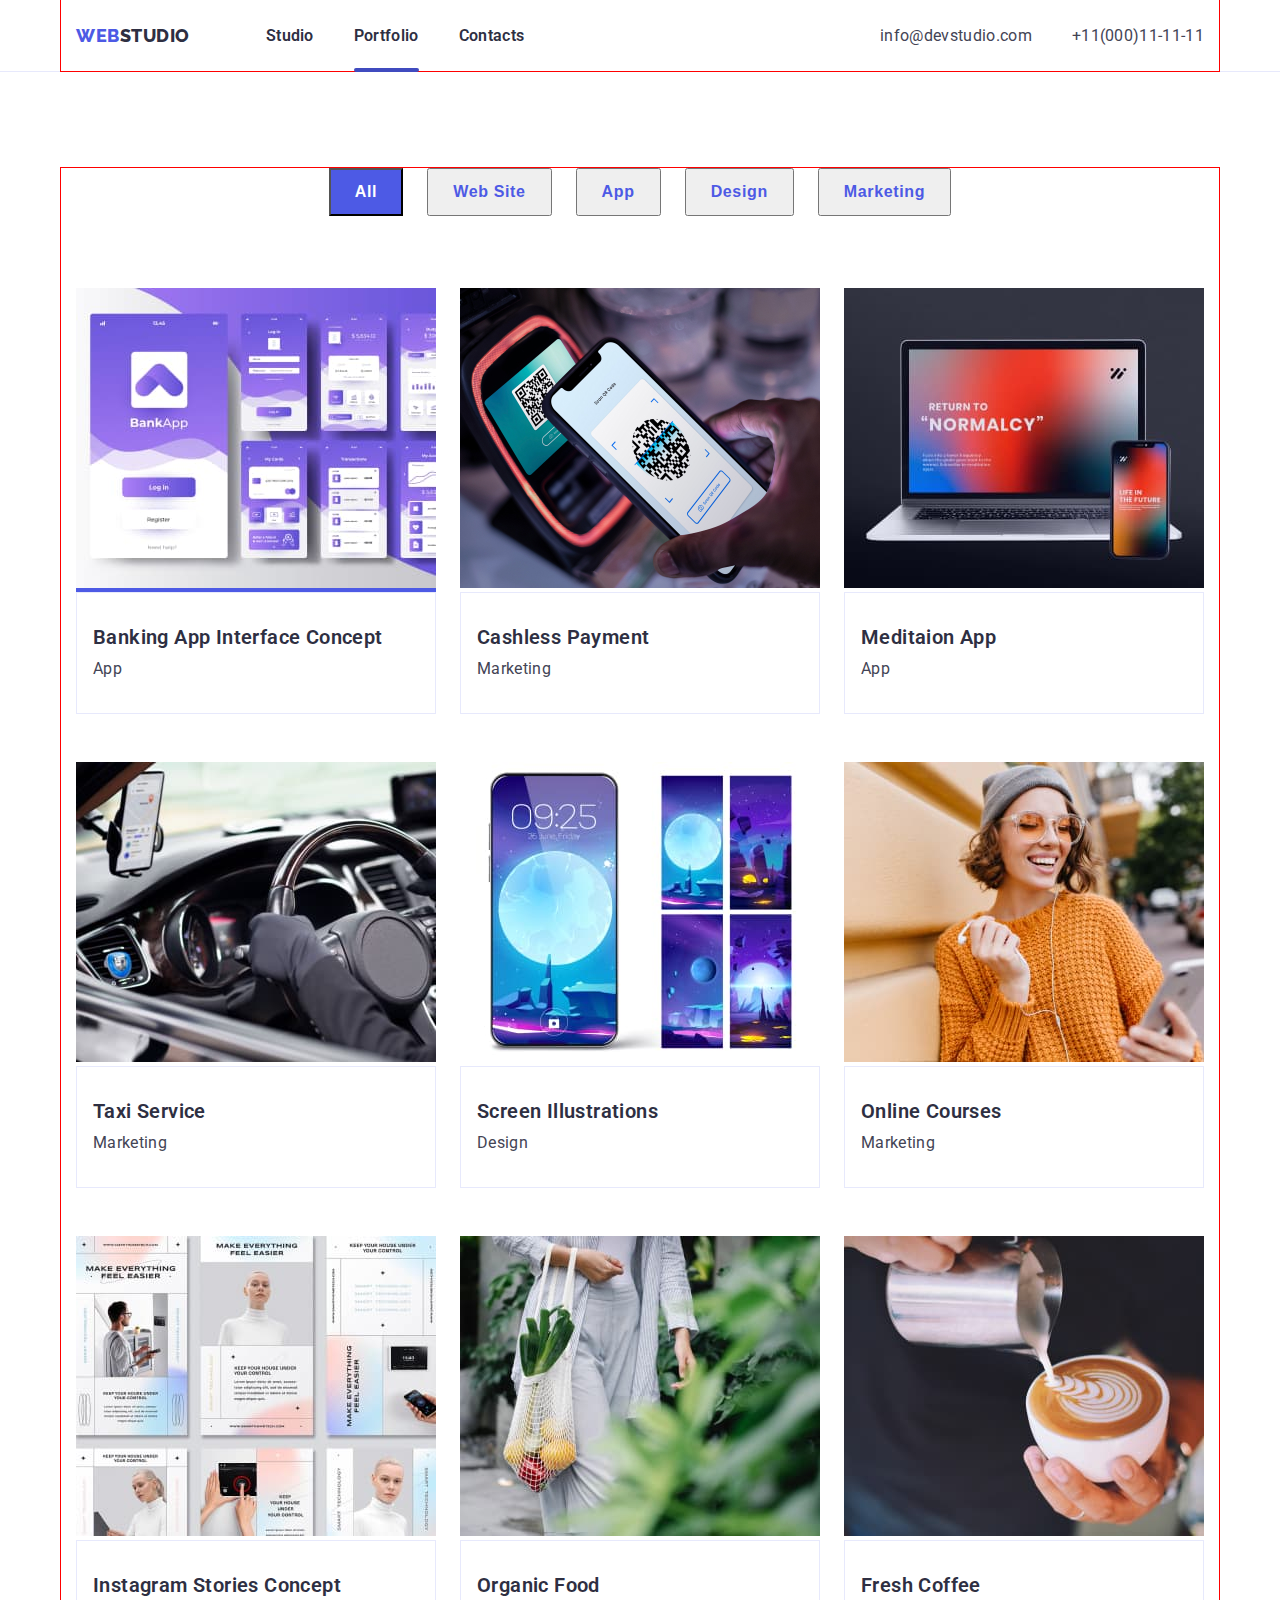
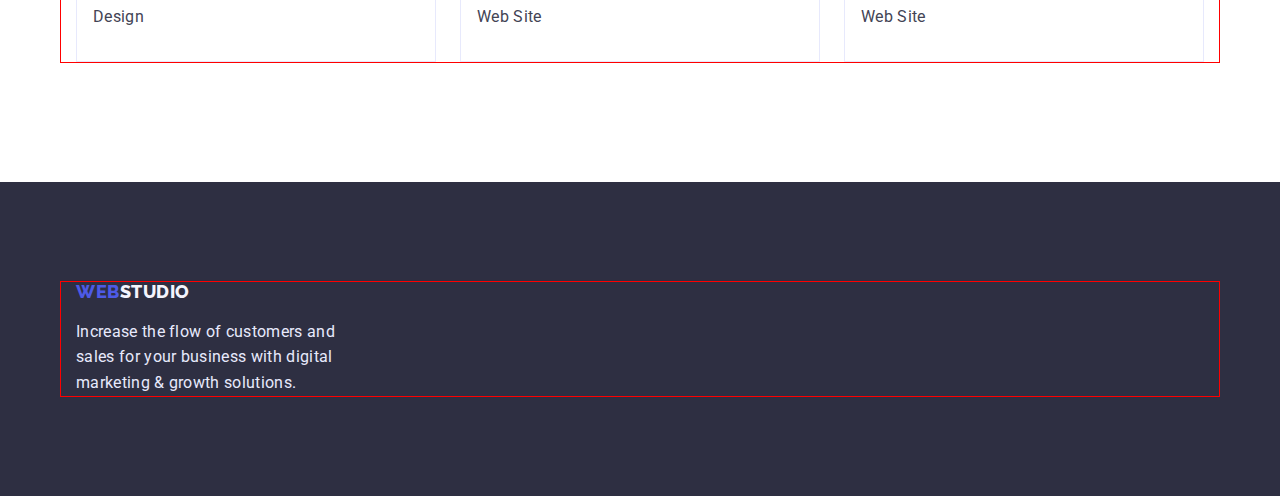
==== portfolio.html @ 8e063789 "Initial commit" ====
<!DOCTYPE html>
<html lang="en">
<head>
    <meta charset="UTF-8">
    <meta http-equiv="X-UA-Compatible" content="IE=edge">
    <meta name="viewport" content="width=device-width, initial-scale=1.0">
    <title>portfolio</title>
    <link rel="preconnect" href="https://fonts.googleapis.com">
<link rel="preconnect" href="https://fonts.gstatic.com" crossorigin>
<link href="https://fonts.googleapis.com/css2?family=Raleway:wght@800&family=Roboto:wght@400;500;700;900&display=swap" rel="stylesheet">

<link rel="stylesheet" href="https://cdnjs.cloudflare.com/ajax/libs/modern-normalize/1.1.0/modern-normalize.min.css" integrity="sha512-wpPYUAdjBVSE4KJnH1VR1HeZfpl1ub8YT/NKx4PuQ5NmX2tKuGu6U/JRp5y+Y8XG2tV+wKQpNHVUX03MfMFn9Q==" crossorigin="anonymous" referrerpolicy="no-referrer" />
 <link rel="stylesheet" href="./css/styles.css">
</head>
<body class="body">
    <!--header-->
    <header class="header">
       <div class="container header-container">
            <a class="logo link" href="">WEB 
            </a>
            <a class="logo-one link" href="">STUDIO
            </a>





            
            <nav class="navigation">
                <ul class="link list"><li><a class="studio link" href="./index.html">Studio</a></li>
                    <li><a class="portfolio link" href="">Portfolio</a></li>
                    <li><a class="contacts link" href="">Contacts</a></li></ul>
        
            </nav>
            <address class="address">
                <ul class="link list">
                    <li>
                        <a class="mail link" href="">info@devstudio.com</a>
                    </li>
                    <li>
                        <a class="tel link" href="tel:+11000111111">+11(000)11-11-11</a>
                    </li>
        
                </ul>
            </address>
       </div>
      </header>

      <!--main-->
      <main>
        <!--button type-->

        <section class="sections">
<div class="container">
                
    <h1 class="portfolio-main">Portfolio-main</h1>
                <ul class="link-one-portfolio list">
                        <button class="all" type="button">All</button>
                        <li class="web"><button class="app" type="button">Web Site</button></li>
                        <li class="web"><button class="app" type="button">App</button></li>
                        <li class="web"><button class="app" type="button">Design</button></li>
                        <li class="web"><button class="app" type="Marketing">Marketing</button></li>
                   
                    </ul>
    
                 <!--main content-->
    
               <ul class="type-2 list">
                <li class="type-portfolio"><div class="top-portfolio"><img src="./image/portfolio/image4.jpeg" alt="gallery-portfolio" width="360" height="300"><p class="top-portfolio-text">14 Stylish and User-Friendly App Design Concepts · Task Manager App · Calorie Tracker App · Exotic Fruit Ecommerce App · Cloud Storage App</p>
                </div>
  

                    
                   <div class="type-text">
                        <h3 class="type-portfolio-title">Banking App Interface Concept</h3>
                        <p class="type-portfolio-text">App</p>
                   </div></li>
                <li class="type-portfolio"><img src="./image/portfolio5/img.jpeg" alt="gallery-portfolio" width="360" height="300">
                    <div class="type-text">
                        <h3 class="type-portfolio-title">Cashless Payment</h3>
                        <p class="type-portfolio-text">Marketing</p>
                    </div>
                </li>
                <li class="type-portfolio"><img src="./image/portfolio6/image6.jpeg" alt="gallery-portfolio" width="360" height="300">
                    <div class="type-text">
                        <h3 class="type-portfolio-title">Meditaion App</h3>
                        <p class="type-portfolio-text">App</p>
                    </div>
                </li>
                <li class="type-portfolio"><img src="./image/taxi/imagetaxi.jpeg" alt="gallery-portfolio" width="360" height="300">
                    <div class="type-text">
                        <h3 class="type-portfolio-title">Taxi Service</h3>
                        <p class="type-portfolio-text">Marketing</p>
                    </div>
                </li>
                <li class="type-portfolio"><img src="./image/screen/imagescrean.jpeg" alt="gallery-portfolio" width="360" height="300">
                    <div class="type-text">
                        <h3 class="type-portfolio-title">Screen Illustrations</h3>
                        <p class="type-portfolio-text">Design</p>
                    </div>
                </li>
                <li class="type-portfolio"><img src="./image/courses/imagecourses.jpeg" alt="gallery-portfolio" width="360" height="300">
                    <div class="type-text">
                        <h3 class="type-portfolio-title">Online Courses</h3>
                        <p class="type-portfolio-text">Marketing</p>
                    </div>
                </li>
                <li class="type-portfolio"><img src="./image/instagram/imageinstagram.jpeg" alt="gallery-portfolio" width="360" height="300">
                    <div class="type-text">
                        <h3 class="type-portfolio-title">Instagram Stories Concept</h3>
                        <p class="type-portfolio-text">Design</p>
                    </div>
                </li>
                <li class="type-portfolio"><img src="./image/organic/imageorganic.jpeg" alt="gallery-portfolio" width="360" height="300">
                    <div class="type-text">
                        <h3 class="type-portfolio-title">Organic Food</h3>
                        <p class="type-portfolio-text">Web Site</p>
                    </div>
                </li>
                <li class="type-portfolio"><img src="./image/coffee/imagecoffee.jpeg" alt="gallery-portfolio" width="360" height="300">
                    <div class="type-text">
                        <h3 class="type-portfolio-title">Fresh Coffee</h3>
                        <p class="type-portfolio-text">Web Site</p>
                    </div>
                </li>
               </ul>
    
      
</div>         
        </section>

     

        



      </main>

 <!--footer-->

      <footer class="footer">

 <div class="container footer-container">
            

            <!--<a class="logo link" href="">WEB 
            </a>
            <a class="logo-two link" href="">STUDIO
            </a>-->


            <a class="logo-footer"href="">WEB<span class="logo-two" >STUDIO</span></a>

            <p class="type-portfolio-text1">Increase the flow of customers and sales for your business with digital marketing & growth solutions.</p>
        
 </div>
      </footer>
    
</body>
</html>
---- css/styles.css ----
* {
    margin: 0;
    padding: 0;
    list-style: none;
    box-sizing: border-box;
   
}

p,h1,h2,h3,h4,h5 {margin: 0;}

ol,ul {margin: 0;
padding-left: 0;}



body {background-color: #FFFFFF;
    
font-family: 'Roboto', sans-serif;
}

.list {list-style: none;}

.link {text-decoration: none;}


/*header*/

.header {
   

height: 72px;
display: flex;
border-bottom: 1px solid #E7E9FC;





}

.container {
    width: 1158px;
    margin: 0 auto;
    padding-left: 15px;
    padding-right: 15px;
    outline: 1px solid red;
    margin: 0 auto;
    
}

.header-container {display: flex;
align-items: center;
}


.logo {color: #4D5AE5;
    font-weight: 800;
    font-size: 18px;
    line-height: 1.33;
    letter-spacing: 0.03em;;
    font-family: 'Raleway', sans-serif;
    
    }

.logo-one {color: #2E2F42;
    font-weight: 800;
    font-size: 18px;
    line-height: 1.33;
    letter-spacing: 0.03em;
    font-family: 'Raleway', sans-serif;
    margin-right: 76px;
   
}

.link {display: flex;
align-items: center;
gap: 40px;
}

.navigation {margin-right: auto;}

.studio { color: #2E2F42;
    font-weight: 600;
    font-size: 16px;
    line-height: 1.5;
    letter-spacing: 0.02em;
    }

 .portfolio { color: #2E2F42;
    font-weight: 600;
    font-size: 16px;
    line-height: 1.5;
    letter-spacing: 0.02em;
    position: relative;
    }

    .portfolio::after {
        content: '';
        position: absolute;
        width: 100%;
        height: 4px;
        background-color: #404BBF;
        border-radius: 2px;
        bottom: -24px;
    }

.contacts { color: #2E2F42;
    font-weight: 600;
font-size: 16px;
line-height: 1.5;
letter-spacing: 0.02em;

}

.mail { color: #434455;
    
font-size: 16px;
line-height: 1.5;
letter-spacing: 0.02em;
font-family: 'Roboto': sans-serif;

    font-style: normal; 

}

.tel {color: #434455;
    font-family: 'Roboto': sans-serif;

    font-style: normal; 
    
font-size: 16px;
line-height: 1.5px;
letter-spacing: 0.02em;
}

/*main*/

/*  */

.sections {

    padding-top: 96px;
    padding-bottom: 120px;

}




.portfolio-main {

    .visually-hidden 
        clip: rect(0 0 0 0);
        clip-path: inset(50%);
        height: 1px;
        overflow: hidden;
        position: absolute;
        white-space: nowrap;
        width: 1px;
    
    
 
    
  /*як правильно  написати команду впаттен віжіалі: hidden;*/
}

.container-portfolio{
    
    margin-left: 271px;
  
}

.link-one-portfolio {
    display: flex;
    margin-bottom: 72px;
    justify-content: center; 
    gap: 24px; 
}

.all {
    background: #4D5AE5;
       color: #FFFFFF;
font-weight: 600;
font-size: 16px;
line-height: 1.5;
letter-spacing: 0.04em;
height: 48px;
padding-right: 24px;
padding-left: 24px;

}





.web { color: #4D5AE5;
    font-weight: 600;
font-size: 16px;
line-height: 1.5;
letter-spacing: 0.04em;
box-sizing: border-box;
height: 48px;
text-align: center;
display: flex;



}

.app:hover,
.app:focus {
    background-color: #4D5AE5;
    color: #FFFFFF;
   
} 









.app {
    color: #4D5AE5;
    font-weight: 600;
font-size: 16px;
line-height: 1.5;
letter-spacing: 0.04em;

box-sizing: border-box;
flex-direction: row;
justify-content: center;
align-items: center;
padding-right: 24px;
padding-left: 24px;

height: 48px;

}
.desings {
    color: #4D5AE5;
    font-weight: 600;
font-size: 16px;
line-height: 1.5;
letter-spacing: 0.04em;

box-sizing: border-box;
flex-direction: row;
justify-content: center;
align-items: center;

height: 48px;

}

.marketing {
    color: #4D5AE5;
    font-weight: 600;
font-size: 16px;
line-height: 1.5;
letter-spacing: 0.04em;

box-sizing: border-box;
flex-direction: row;
justify-content: center;
align-items: center;
height: 48px;

}


/*----------HERO--------*/

.type-2 {

    display: flex;
    flex-wrap: wrap;
    gap: 24px;
   row-gap: 48px;
    

}

.type-portfolio {
    position: relative;
   
  
 

}

.top-portfolio {
    position: relative;
    overflow: hidden;
}


.type-portfolio:hover .top-portfolio-text {
    transform: translateY(0);
}

.type-portfolio:hover,
.type-portfolio:focus {
    
    box-shadow: 0px 1px 6px rgba(46, 47, 66, 0.08);
}

.top-portfolio-text {
    position: absolute;
    top: 0;
    font-weight: 400;
font-size: 16px;
line-height: 1.5;
letter-spacing: 0.02em;
color: #F4F4FD;
padding-left: 32px;
padding-right: 32px;
padding-top: 40px;
padding-bottom: 164px;
background: #4D5AE5;
transform: translateY(100%);
transition: transform 300ms linear;

}



.type-text{
border: 1px solid #E7E9FC;
padding-left: 16px;
padding-top: 32px;
padding-bottom: 32px;

}

.type-portfolio-title {
    color: #2E2F42;
font-style: normal;
font-weight: 600;
font-size: 20px;
line-height: 1.2;
letter-spacing: 0.02em;


}
.type-portfolio-text {
    color: #434455;
font-size: 16px;
line-height: 1.5;
letter-spacing: 0.02em;
margin-top: 8px;

}



/*--------footer------------*/

.footer {
    background: #2E2F42;
    padding-top: 100px;
    padding-bottom: 100px;
    display: flex;
      
}
.logo-footer {
    font-family: 'Raleway', sans-serif;
    
}
.logo-two {
    color: #F4F4FD;
    font-weight: 800;
font-size: 18px;
line-height: 1.16;
letter-spacing: 0.03em;
font-family: 'Raleway', sans-serif;
}
.type-portfolio-text1 {
    color: #E7E9FC;
font-size: 16px;
line-height: 1.6;
letter-spacing: 0.02em;
width: 264px;
margin-top: 16px;

}







/*---main page--*/


* {
    margin: 0;
    padding: 0;
    list-style: none;
    box-sizing: border-box;
}

p,h1,h2,h3,h4,h5 {margin: 0;}

ol,ul {margin: 0;
padding-left: 0;}



.body-main {
  
font-family: 'Roboto', sans-serif;



}


.list {list-style: none;}

.link {text-decoration: none;}


/*--header main page--*/









.container {
    width: 1158px;
    padding-left: 15px;
    padding-right: 15px;
    outline: 1px solid red;
    margin: 0 auto;

}

.main-container{
    display: flex;
    align-items: center;
    
}

.header-main {
    
    display: flex;
    padding-top: 24px;
    padding-bottom: 24px;
    
    
    
    }



.logo {color: #4D5AE5;
    font-weight: 800;
    font-size: 18px;
    line-height: 1.33;
    letter-spacing: 0.03em;
    font-family: 'Raleway', sans-serif;
    
    
    }

.logo-main {color: #2E2F42;
    font-weight: 800;
    font-size: 18px;
    line-height: 1.33;
    letter-spacing: 0.03em;
    font-family: 'Raleway', sans-serif;
    margin-right: 76px;
    
}

.navigation {
    display: flex;
    gap: 40px;
    
    
}

.studio1:hover {
    color: #404BBF ; 
    
border-radius: 2px;
}

.studio1:focus {
    color: #404BBF ; 
    
border-radius: 2px;
}

.portfolio-one:hover {
    color: #404BBF ; 
    
}

.portfolio-one:focus {
    color: #404BBF ; 
    
}

.contacts-one:hover {
    color: #404BBF ; 
    
}

.contacts-one:focus {
    color: #404BBF ; 
    
}

.mail-one:hover {
    color: #404BBF; 
    
}

.mail-one:focus {
    color: #404BBF; 
    
}



.studio1 { color: #2E2F42;
    font-weight: 600;
    font-size: 16px;
    line-height: 1.5;
    letter-spacing: 0.02em;
    transition: color 250ms linear;
    position: relative;
}

.studio1::after {
    content: '';
    position: absolute;
    width: 100%;
    height: 4px;
    background-color: #404BBF;
    border-radius: 2px;
    bottom: -24px;
}

 .portfolio-one { color: #2E2F42;
    font-weight: 600;
    font-size: 16px;
    line-height: 1.5;
    letter-spacing: 0.02em;
    transition: color 250ms cubic-bezier(0.4, 0, 0.2, 1);
   
    }

.contacts-one { color: #2E2F42;
    font-weight: 600;
font-size: 16px;
line-height: 1.5;
letter-spacing: 0.02em;
transition: color 250ms cubic-bezier(0.4, 0, 0.2, 1);
}

.address{
    display: flex;
}

.mail-one { color: #434455;
   
font-size: 16px;
line-height: 1.5;
letter-spacing: 0.02em;
font-family: 'Roboto':sans-serif;
font-style: normal;
transition: color 250ms cubic-bezier(0.4, 0, 0.2, 1);


}

.tel-one {color: #434455;
    font-family: 'Roboto': sans-serif;

    font-style: normal;   
font-size: 16px;
line-height: 1.5px;
letter-spacing: 0.02em;
}







/*--main page--*/




.basis-main {
    background: #2E2F42;
    background-image: linear-gradient(
        rgba(46, 47, 66, 0.7),
        rgba(46, 47, 66, 0.7)
    ) , url(../image/bgd-main/people-office\ 1.jpeg);
    background-repeat: no-repeat;
    background-position: center;
    background-size: cover;
    padding-top: 188px;
    padding-bottom: 188px;
    text-align: center;




    
    }
   
    

.title-main {
    color: #FFFFFF;
    font-weight: 600;
font-size: 56px;
line-height: 1.07;
letter-spacing: 0.02em;

margin-bottom: 48px;








}
.order {
   
    background-color: #4D5AE5;

    color: #FFFFFF;
    width: 169px;
height: 56px;
left: 636px;
top: 428px;

    font-weight: 600;
font-size: 16px;
line-height: 1.18;
letter-spacing: 0.04em;
margin-top: 48px;
display: block;
margin: 0 auto;

}


.order:hover {
    background-color: #404BBF;
    box-shadow: 0px 4px 4px rgba(0, 0, 0, 0.15);
    border-radius: 4px;
}


.container-text-tape{

display: flex;

}

   

.description {
    
    
    display: flex;
  
  
    
    
   

}
.description1 {
    margin-right: 24px;

    
}


.custom-item-strategy {
 margin-right: 24px;

    
}
.custom-link-strategy {
    width: 100%;
    height: 100%;
    height: 112px;
    width: 264px;
    background: #F4F4FD;
    border-radius: 4px;
    display: flex;
    align-items: center;
    justify-content: center;
}

.custom-icons-strategy {

   

}

.custom-icons-strategy:hover,
.custom-icons-strategy:focus {
    color: #404BBF;
}




.tape-description {
    color: #2E2F42;
    font-family: 'Roboto';
font-style: normal;
    font-weight: 600;
font-size: 20px;
line-height: 1.2;
letter-spacing: 0.02em;
margin-bottom: 8px;








}
.description-text {
    color: #434455;

font-family: 'Roboto';
font-style: normal;
    font-weight: 400;
    width: 264px;
font-size: 16px;
line-height: 1.5;
letter-spacing: 0.02em;
flex: none;
order: 1;
flex-grow: 0;
}




.seconds-what{

    padding-bottom: 120px;
}




.title-second {
    color: #2E2F42;
    font-weight: 600;
font-size: 36px;
line-height: 1.11;
letter-spacing: 0.02em;
margin-bottom: 72px;
text-align: center;

}
.description-imag {
   
    display: flex;
    gap: 24px;
    
}
.type-title {
    box-sizing: border-box;
    width: 360px;
height: 300px;
flex: none;
order: 0;
flex-grow: 0;

    
}

.seconds {
 
    padding-bottom: 120px;
    padding-top: 120px;
    
    
   
}


.seconds-our {

    padding-bottom: 120px;
    padding-top: 120px;
    background: #F4F4FD;

}

.type-second{

    display: flex;
    gap: 24px;
    
  
    
}

.title-seconds {
    color: #2E2F42;
    font-weight: 600;
font-size: 36px;
line-height: 1.11;
letter-spacing: 0.02em;
text-align: center;
margin-bottom: 72px;


}
.type-title-seconds {

    width: calc((100%-72p)/4);
    
   

}

.type-title-seconds:hover,
.type-title-seconds:focus{
    box-shadow: 0px 1px 6px rgba(46, 47, 66, 0.08), 0px 1px 1px rgba(46, 47, 66, 0.16), 0px 2px 1px rgba(46, 47, 66, 0.08);
}

.tape-description-two {
    color: #2E2F42;
    font-weight: 600;
font-size: 20px;
line-height: 1.2;
letter-spacing: 0.02em;
text-align: center;

}
.description-text-two {
    color: #434455;
font-size: 16px;
line-height: 1.5;
letter-spacing: 0.02em;
margin-top: 8px;
text-align: center;
margin-bottom: 8px;

}
.type-title-second {
    background: #FFFFFF;
}

.our {

    padding-top: 32px;
    padding-bottom: 32px;
}

.sohl-description-list {
    display: flex;
    justify-content: center;
    gap: 24px;
    
}

.description-sohl-two {
    width: 40px;
    height: 40px;
}
.sohl-title-link {
    width: 100%;
    height: 100%;
    background-color: #4D5AE5;
    border-radius: 50%;
    display: flex;
    justify-content: center;
    align-items: center;
}

.sohl-title-icon {
    fill: #FFFFFF;
    
}

.sohl-title-link:hover {
    background-color: #404BBF;

}


.sohl-title-link:focus {
    background-color: #404BBF;

}

.custom {
    
    padding-top: 120px;
    padding-bottom: 120px;
   
    
}
.container-custom {
    
}
.custom-second {
    text-align: center;
    margin-bottom: 72px;
    font-weight: 700;
font-size: 36px;
line-height: 1.11;
letter-spacing: 0.02em;
}
.custom-company {
    display: flex;
    gap: 24px;
    
}

.custom-item {
    width: calc((100%-120px)/6);
    height: 88px;
    width: 168px;
}
.custom-link {
    width: 100%;
    height: 100%;
    border: 1px solid #8E8F99;
    border-radius: 4px;
    display: flex;
    align-items: center;
   justify-content: center;
   color:  #8E8F99;
}

.custom-icons{
    fill:currentColor;
    display: flex;
   

}

.custom-link:hover,
.custom-link:focus {
    border-color:#4D5AE5;
    color: #4D5AE5;

}




















/*--footer main page--*/


.container-footer{

    display: flex;
    gap: 120px;
    
}


.footer-main-page {
    background-color: #2E2F42;
    padding-top: 100px;
    padding-bottom: 100px;
    
   
    
  
    


}

.logo-footer {
    color: #4D5AE5;
   
font-weight: 800;
font-size: 18px;
line-height: 1.16;
letter-spacing: 0.03em;
font-family: 'Raleway', sans-serif;
text-decoration: none;


}
.logo-two {
color: #F4F4FD;
font-weight: 800;
font-size: 18px;
line-height: 1.16;
letter-spacing: 0.03em;
font-family: 'Raleway', sans-serif;






}
.type-main-text {
    color: #E7E9FC;
 
font-size: 16px;
line-height: 1.5;
letter-spacing: 0.02em;
width: 264px;
margin-top: 16px;
}

.description-text-three {
    color: #FFFFFF;
font-size: 16px;
line-height: 1.5;
letter-spacing: 0.02em;
margin-bottom: 16px;


}

.solt-description-list {
    display: flex;
    justify-content: center;
    gap: 16px;
   
}

.description-solt-two {
    width: 40px;
    height: 40px;
}
.solt-title-link {
    width: 100%;
    height: 100%;
    background: rgba(255, 255, 255, 0.1);
    border-radius: 50%;
    display: flex;
    justify-content: center;
    align-items: center;
}

.solt-title-icon {
}

.solt-title-link:hover {
    background-color: #31D0AA;

}

.solt-title-link:focus {
    background-color: #31D0AA;

}
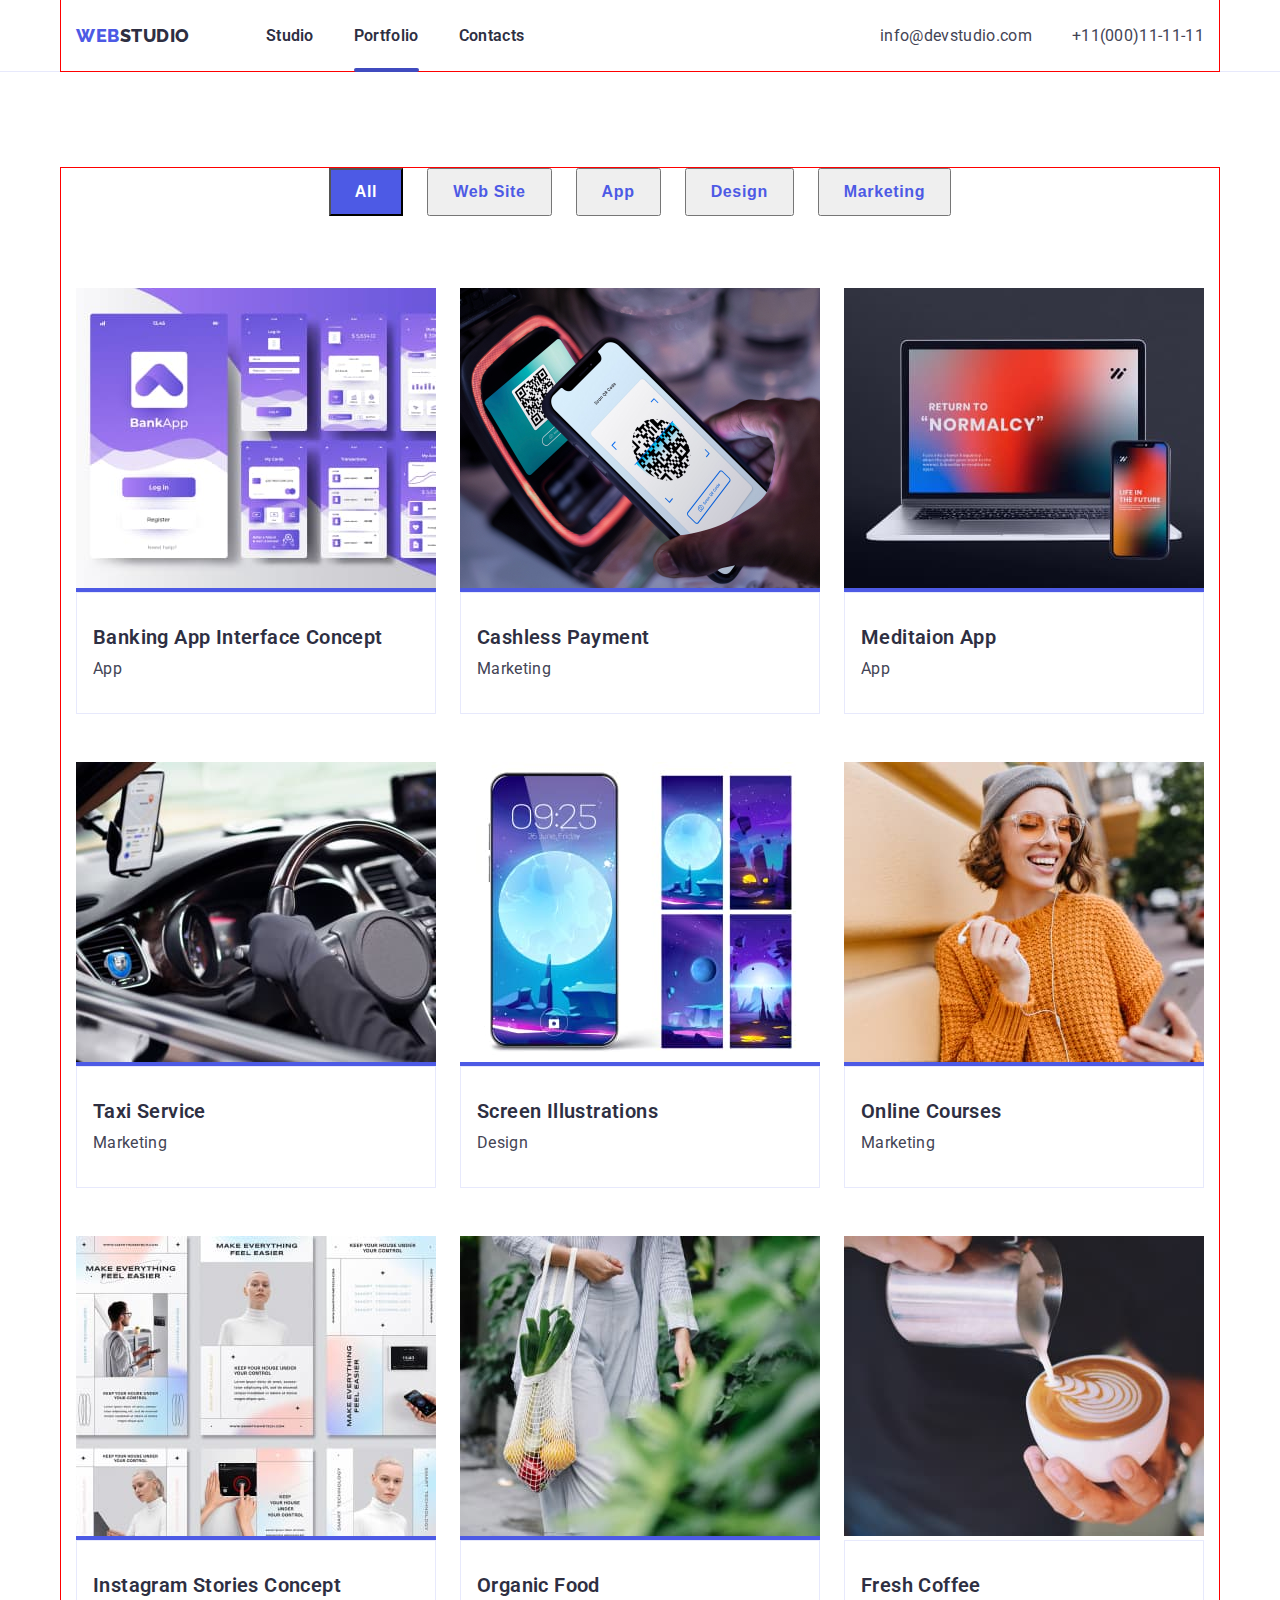
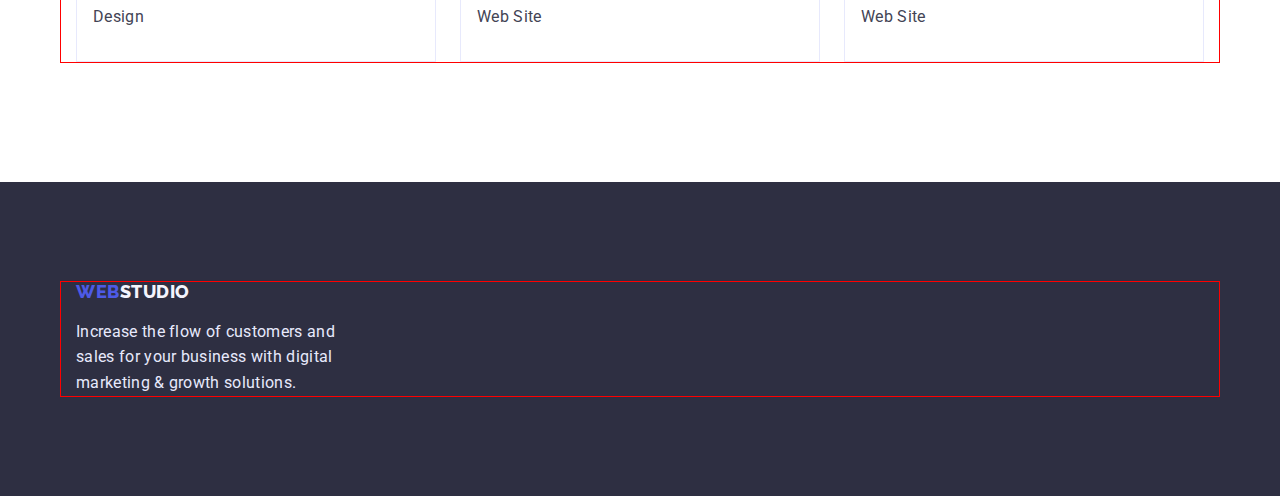
==== commit 33340230: "update file html" ====
--- a/portfolio.html
+++ b/portfolio.html
@@ -75,43 +75,65 @@
                         <h3 class="type-portfolio-title">Banking App Interface Concept</h3>
                         <p class="type-portfolio-text">App</p>
                    </div></li>
-                <li class="type-portfolio"><img src="./image/portfolio5/img.jpeg" alt="gallery-portfolio" width="360" height="300">
+
+                   
+                    <li class="type-portfolio"><div class="top-portfolio"><img src="./image/portfolio5/img.jpeg" alt="gallery-portfolio" width="360" height="300"><p class="top-portfolio-text">14 Stylish and User-Friendly App Design Concepts · Task Manager App · Calorie Tracker App · Exotic Fruit Ecommerce App · Cloud Storage App</p>
+                    </div>   
+                   
                     <div class="type-text">
                         <h3 class="type-portfolio-title">Cashless Payment</h3>
                         <p class="type-portfolio-text">Marketing</p>
                     </div>
                 </li>
-                <li class="type-portfolio"><img src="./image/portfolio6/image6.jpeg" alt="gallery-portfolio" width="360" height="300">
+
+                   
+                  <li class="type-portfolio"><div class="top-portfolio"><img src="./image/portfolio6/image6.jpeg" alt="gallery-portfolio" width="360" height="300"><p class="top-portfolio-text">14 Stylish and User-Friendly App Design Concepts · Task Manager App · Calorie Tracker App · Exotic Fruit Ecommerce App · Cloud Storage App</p>
+                    </div>   
                     <div class="type-text">
                         <h3 class="type-portfolio-title">Meditaion App</h3>
                         <p class="type-portfolio-text">App</p>
                     </div>
                 </li>
-                <li class="type-portfolio"><img src="./image/taxi/imagetaxi.jpeg" alt="gallery-portfolio" width="360" height="300">
+
+
+                    <li class="type-portfolio"><div class="top-portfolio"><img src="./image/taxi/imagetaxi.jpeg" alt="gallery-portfolio" width="360" height="300"><p class="top-portfolio-text">14 Stylish and User-Friendly App Design Concepts · Task Manager App · Calorie Tracker App · Exotic Fruit Ecommerce App · Cloud Storage App</p>
+                    </div>  
                     <div class="type-text">
                         <h3 class="type-portfolio-title">Taxi Service</h3>
                         <p class="type-portfolio-text">Marketing</p>
                     </div>
                 </li>
-                <li class="type-portfolio"><img src="./image/screen/imagescrean.jpeg" alt="gallery-portfolio" width="360" height="300">
+
+                
+                    <li class="type-portfolio"><div class="top-portfolio"><img src="./image/screen/imagescrean.jpeg" alt="gallery-portfolio" width="360" height="300"><p class="top-portfolio-text">14 Stylish and User-Friendly App Design Concepts · Task Manager App · Calorie Tracker App · Exotic Fruit Ecommerce App · Cloud Storage App</p>
+                    </div> 
                     <div class="type-text">
                         <h3 class="type-portfolio-title">Screen Illustrations</h3>
                         <p class="type-portfolio-text">Design</p>
                     </div>
                 </li>
-                <li class="type-portfolio"><img src="./image/courses/imagecourses.jpeg" alt="gallery-portfolio" width="360" height="300">
+
+     
+                    <li class="type-portfolio"><div class="top-portfolio"><img src="./image/courses/imagecourses.jpeg" alt="gallery-portfolio" width="360" height="300"><p class="top-portfolio-text">14 Stylish and User-Friendly App Design Concepts · Task Manager App · Calorie Tracker App · Exotic Fruit Ecommerce App · Cloud Storage App</p>
+                    </div> 
                     <div class="type-text">
                         <h3 class="type-portfolio-title">Online Courses</h3>
                         <p class="type-portfolio-text">Marketing</p>
                     </div>
                 </li>
-                <li class="type-portfolio"><img src="./image/instagram/imageinstagram.jpeg" alt="gallery-portfolio" width="360" height="300">
+
+
+                    <li class="type-portfolio"><div class="top-portfolio"><img src="./image/instagram/imageinstagram.jpeg" alt="gallery-portfolio" width="360" height="300"><p class="top-portfolio-text">14 Stylish and User-Friendly App Design Concepts · Task Manager App · Calorie Tracker App · Exotic Fruit Ecommerce App · Cloud Storage App</p>
+                    </div>
                     <div class="type-text">
                         <h3 class="type-portfolio-title">Instagram Stories Concept</h3>
                         <p class="type-portfolio-text">Design</p>
                     </div>
                 </li>
-                <li class="type-portfolio"><img src="./image/organic/imageorganic.jpeg" alt="gallery-portfolio" width="360" height="300">
+
+       
+                    <li class="type-portfolio"><div class="top-portfolio"><img src="./image/organic/imageorganic.jpeg" alt="gallery-portfolio" width="360" height="300"><p class="top-portfolio-text">14 Stylish and User-Friendly App Design Concepts · Task Manager App · Calorie Tracker App · Exotic Fruit Ecommerce App · Cloud Storage App</p>
+                    </div>  
                     <div class="type-text">
                         <h3 class="type-portfolio-title">Organic Food</h3>
                         <p class="type-portfolio-text">Web Site</p>
--- a/css/styles.css
+++ b/css/styles.css
@@ -281,11 +281,16 @@
     flex-wrap: wrap;
     gap: 24px;
    row-gap: 48px;
+  
     
 
 }
 
 .type-portfolio {
+
+   display: block;
+    max-width: 100%;
+    height: auto;
     position: relative;
    
   
@@ -294,8 +299,10 @@
 }
 
 .top-portfolio {
+
     position: relative;
     overflow: hidden;
+   
 }
 
 
@@ -1092,4 +1099,48 @@
 .solt-title-link:focus {
     background-color: #31D0AA;
 
+}
+
+
+.backdrop {
+    position: fixed;
+    top: 0;
+    width: 100%;
+    height: 100%;
+ background: rgba(46, 47, 66, 0.4);
+ transition: opacity 300ms linear,visibility 300ms linear;
+   
+}
+
+.model {
+    position: absolute;
+    top: 50%;
+    left: 50%;
+    width: 408px;
+min-height: 576px;
+background-color:#FCFCFC ;
+border-radius: 4px;
+transform: translate(-50%,-50%) scaleX(1) ;
+transition: transform 300ms linear;
+}
+
+.backdrop.is-hidden.model{
+    transform: translate(-50%,-50%) scaleX(0) ;   
+}
+
+.model-close {
+    position: absolute;
+    top: 10px;
+    right: 10px;
+    width: 24px;
+    height: 24px;  
+    background: #E7E9FC;
+border: 1px solid rgba(0, 0, 0, 0.1);
+border: none;
+}
+
+.is-hidden {
+    opacity: 0;
+    visibility: hidden;
+
 }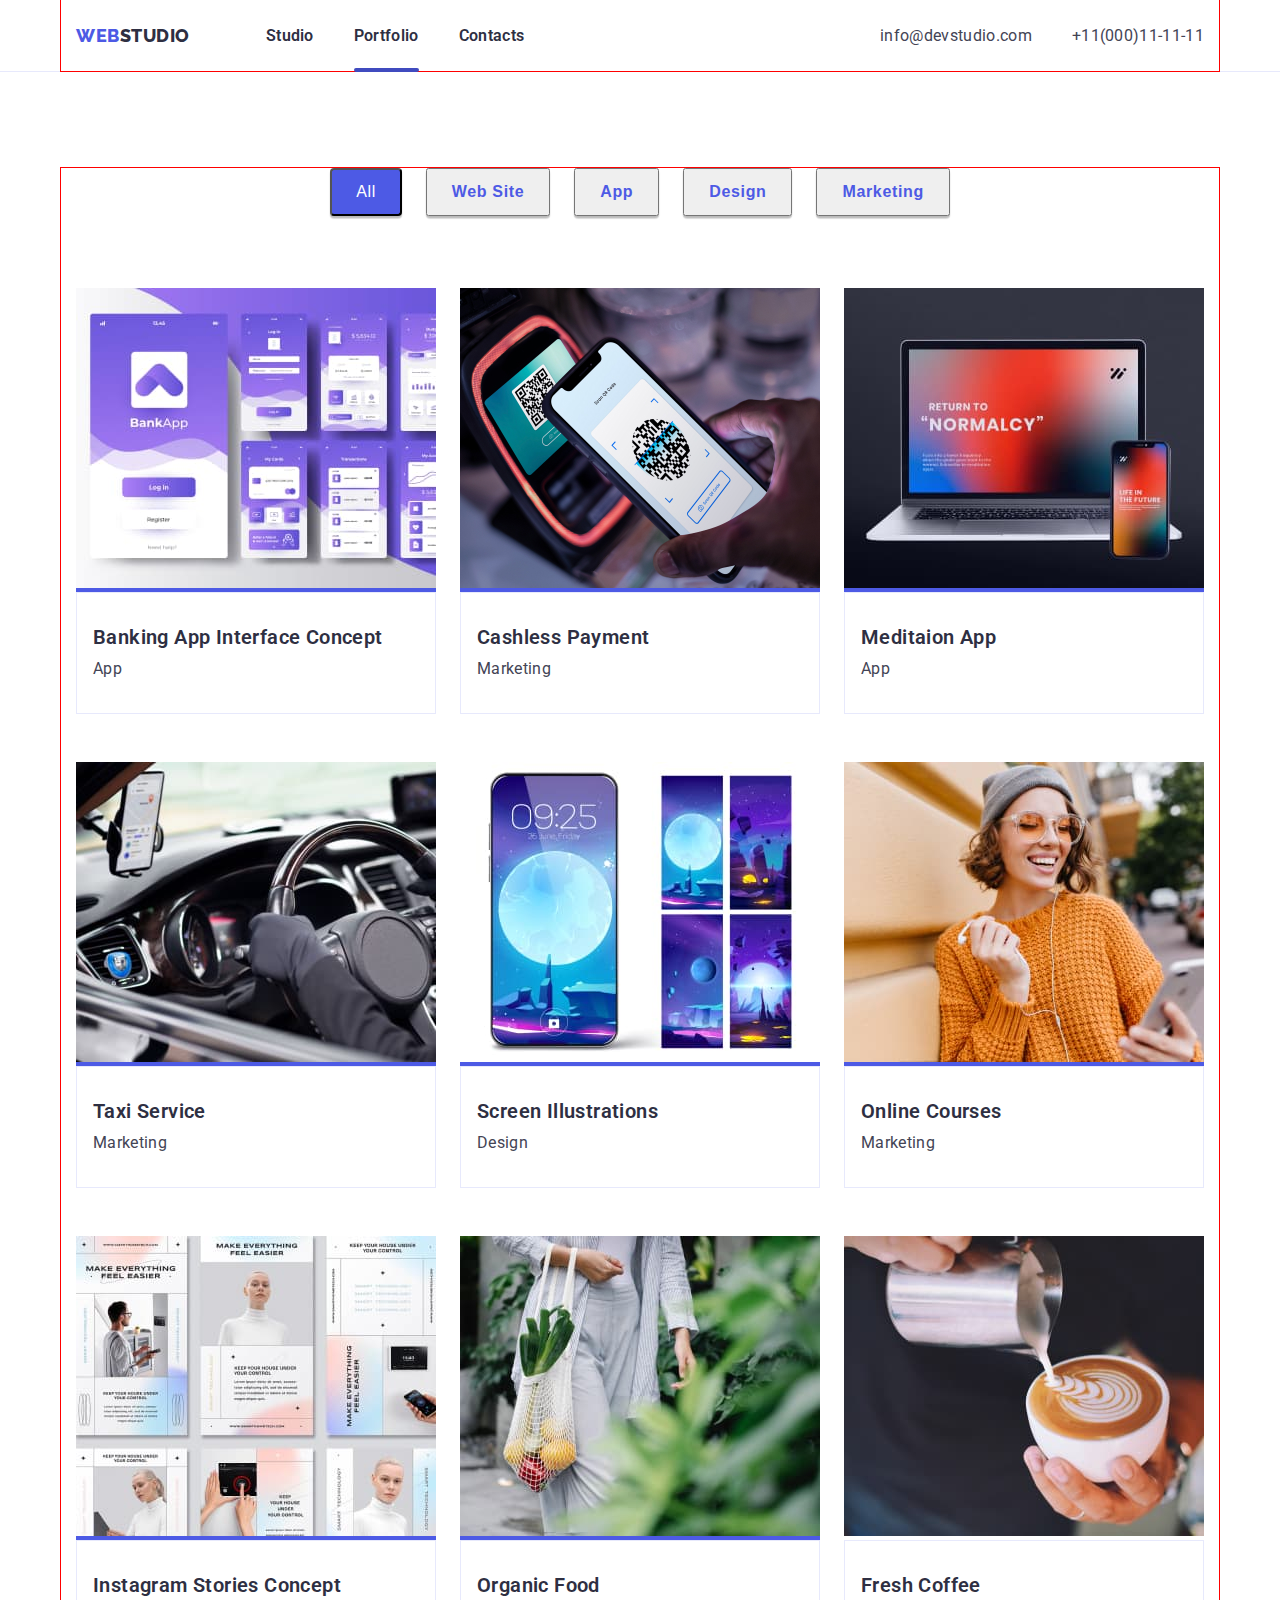
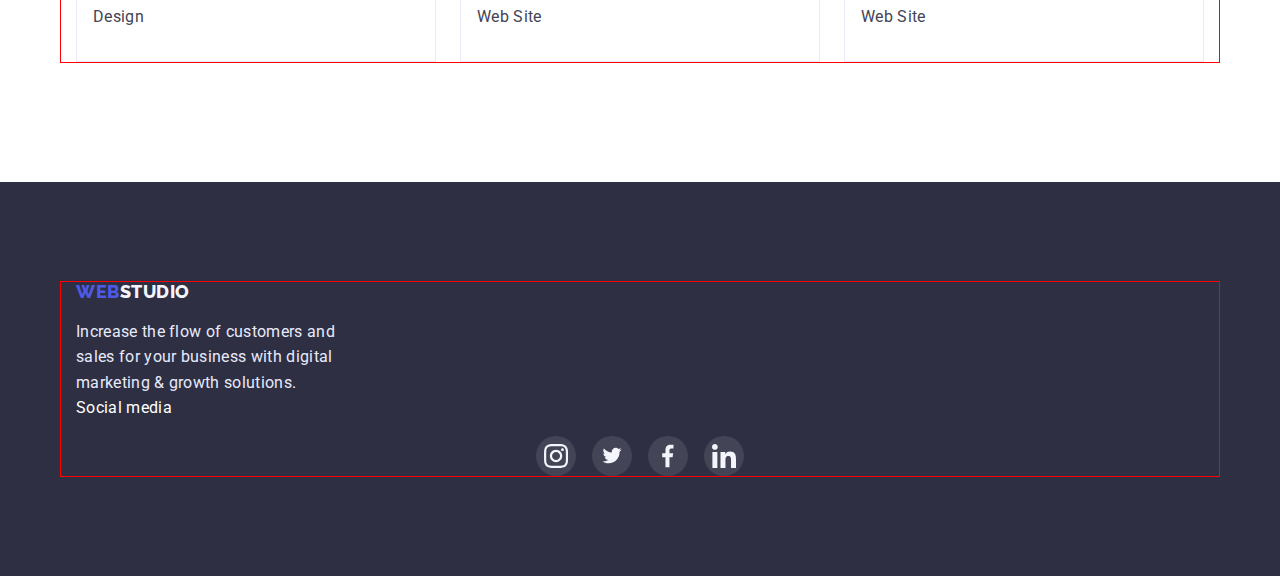
==== commit e4b92f39: "update file css" ====
--- a/portfolio.html
+++ b/portfolio.html
@@ -172,11 +172,47 @@
             </a>-->
 
 
-            <a class="logo-footer"href="">WEB<span class="logo-two" >STUDIO</span></a>
-
-            <p class="type-portfolio-text1">Increase the flow of customers and sales for your business with digital marketing & growth solutions.</p>
+           <div>
+                <a class="logo-footer"href="">WEB<span class="logo-two" >STUDIO</span></a>
+    
+                <p class="type-portfolio-text1">Increase the flow of customers and sales for your business with digital marketing & growth solutions.</p>
+    
+
+           </p>  </div> 
+            <div>
+                <p class="description-text-three">Social media</p>
+                        <ul class="solt-description-list list">
+                            <li class="description-solt-two"><a href="" class="solt-title-link link">
+                             <svg class="solt-title-icon" width="24px" height="24px">
+                                <use href="./image/symbol-defs.svg#icon-instagramfooter"></use>
+                             </svg>   
+                            </a></li>
+                            <li class="description-solt-two"><a href="" class="solt-title-link link">
+                                <svg class="solt-title-icon" width="24px" height="19px">
+                                    <use href="./image/symbol-defs.svg#icon-twitter-1"></use>
+                                 </svg>    
+                            </a></li>
+                            <li class="description-solt-two"><a href="" class="solt-title-link link">
+                                <svg class="solt-title-icon" width="12px" height="24px">
+                                    <use href="./image/symbol-defs.svg#icon-Vectorfacebookf-1"></use>
+                                 </svg>    
+                            </a></li>
+                            <li class="description-solt-two"><a href="" class="solt-title-link link">
+                                <svg class="solt-title-icon" width="24px" height="24px">
+                                    <use href="./image/symbol-defs.svg#icon-linkedinfooter"></use>
+                                 </svg>
+                            </a></li>
+                        </ul>
+            </div>      
         
  </div>
+
+ 
+
+
+
+
+ 
       </footer>
     
 </body>
--- a/css/styles.css
+++ b/css/styles.css
@@ -181,13 +181,15 @@
 .all {
     background: #4D5AE5;
        color: #FFFFFF;
-font-weight: 600;
+font-weight: 500;
 font-size: 16px;
 line-height: 1.5;
 letter-spacing: 0.04em;
 height: 48px;
 padding-right: 24px;
 padding-left: 24px;
+border-radius: 4px;
+box-shadow: 0px 3px 1px rgba(0, 0, 0, 0.1), 0px 2px 1px rgba(0, 0, 0, 0.08), 0px 2px 2px rgba(0, 0, 0, 0.12);
 
 }
 
@@ -196,7 +198,7 @@
 
 
 .web { color: #4D5AE5;
-    font-weight: 600;
+    font-weight: 500;
 font-size: 16px;
 line-height: 1.5;
 letter-spacing: 0.04em;
@@ -204,6 +206,8 @@
 height: 48px;
 text-align: center;
 display: flex;
+border-radius: 4px;
+box-shadow: 0px 3px 1px rgba(0, 0, 0, 0.1), 0px 2px 1px rgba(0, 0, 0, 0.08), 0px 2px 2px rgba(0, 0, 0, 0.12);
 
 
 
@@ -288,10 +292,8 @@
 
 .type-portfolio {
 
-   display: block;
-    max-width: 100%;
-    height: auto;
-    position: relative;
+max-width: 100%;
+position: relative;
    
   
  
@@ -299,9 +301,11 @@
 }
 
 .top-portfolio {
-
-    position: relative;
-    overflow: hidden;
+    display: block;
+    width: 100%;
+    height: auto;
+position: relative;
+overflow: hidden;
    
 }
 
@@ -374,6 +378,14 @@
     display: flex;
       
 }
+
+.container footer{
+    display: flex;
+    gap: 120px;  
+}
+
+
+
 .logo-footer {
     font-family: 'Raleway', sans-serif;
     
@@ -586,21 +598,21 @@
 font-size: 16px;
 line-height: 1.5;
 letter-spacing: 0.02em;
-font-family: 'Roboto':sans-serif;
 font-style: normal;
 transition: color 250ms cubic-bezier(0.4, 0, 0.2, 1);
 
 
 }
 
-.tel-one {color: #434455;
-    font-family: 'Roboto': sans-serif;
-
-    font-style: normal;   
+/* .tel-one {color: #434455;
+   
 font-size: 16px;
 line-height: 1.5px;
 letter-spacing: 0.02em;
-}
+font-family: 'Roboto', sans-serif;
+font-style: normal;   
+transition: color 250ms cubic-bezier(0.4, 0, 0.2, 1);
+} */
 
 
 
@@ -635,6 +647,8 @@
     
 
 .title-main {
+    margin: 0 auto;
+    max-width: 496px;
     color: #FFFFFF;
     font-weight: 600;
 font-size: 56px;
@@ -668,6 +682,7 @@
 margin-top: 48px;
 display: block;
 margin: 0 auto;
+border: 1px transparent;
 
 }
 
@@ -1108,7 +1123,7 @@
     width: 100%;
     height: 100%;
  background: rgba(46, 47, 66, 0.4);
- transition: opacity 300ms linear,visibility 300ms linear;
+ transition: opacity 250ms cubic-bezier(0.4, 0, 0.2, 1),visibility 250ms lcubic-bezier(0.4, 0, 0.2, 1);
    
 }
 
@@ -1130,13 +1145,14 @@
 
 .model-close {
     position: absolute;
-    top: 10px;
-    right: 10px;
+    top: 24px;
+    right: 24px;
     width: 24px;
     height: 24px;  
     background: #E7E9FC;
 border: 1px solid rgba(0, 0, 0, 0.1);
 border: none;
+border-radius: 50%;
 }
 
 .is-hidden {
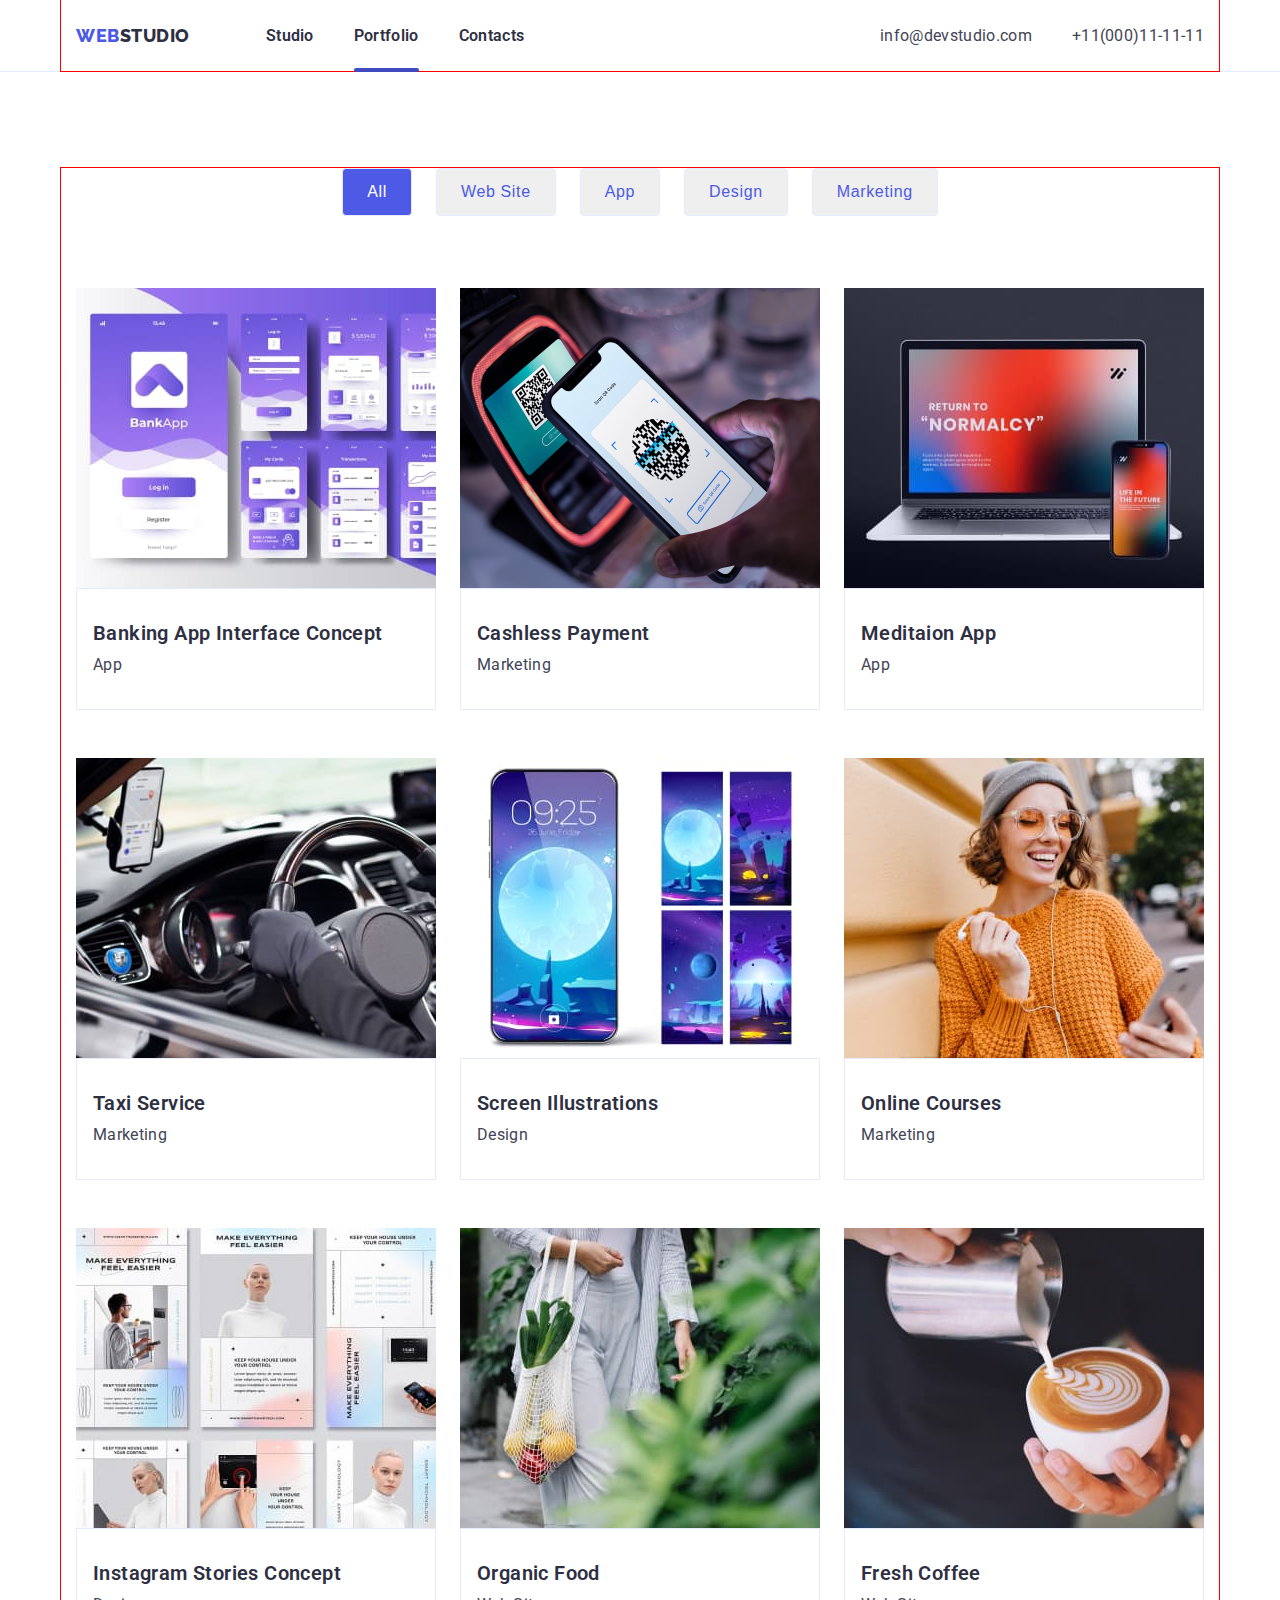
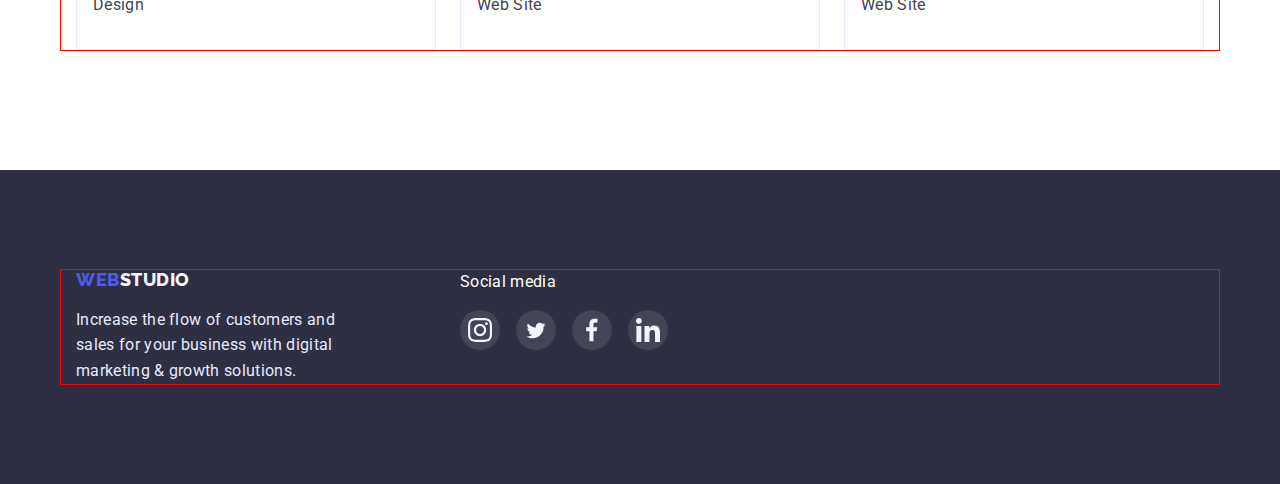
==== commit 9d3a0f77: "update file css" ====
--- a/portfolio.html
+++ b/portfolio.html
@@ -163,7 +163,7 @@
 
       <footer class="footer">
 
- <div class="container footer-container">
+ <div class="container media-container">
             
 
             <!--<a class="logo link" href="">WEB 
--- a/css/styles.css
+++ b/css/styles.css
@@ -189,13 +189,17 @@
 padding-right: 24px;
 padding-left: 24px;
 border-radius: 4px;
-box-shadow: 0px 3px 1px rgba(0, 0, 0, 0.1), 0px 2px 1px rgba(0, 0, 0, 0.08), 0px 2px 2px rgba(0, 0, 0, 0.12);
-
-}
-
-
-
-
+border: 1px solid #E7E9FC;
+
+
+}
+
+.all:hover,
+.all:focus {
+   
+    box-shadow: 0px 3px 1px rgba(0, 0, 0, 0.1), 0px 2px 1px rgba(0, 0, 0, 0.08), 0px 2px 2px rgba(0, 0, 0, 0.12);
+   
+}
 
 .web { color: #4D5AE5;
     font-weight: 500;
@@ -207,7 +211,6 @@
 text-align: center;
 display: flex;
 border-radius: 4px;
-box-shadow: 0px 3px 1px rgba(0, 0, 0, 0.1), 0px 2px 1px rgba(0, 0, 0, 0.08), 0px 2px 2px rgba(0, 0, 0, 0.12);
 
 
 
@@ -217,6 +220,9 @@
 .app:focus {
     background-color: #4D5AE5;
     color: #FFFFFF;
+    box-shadow: 0px 3px 1px rgba(0, 0, 0, 0.1), 0px 2px 1px rgba(0, 0, 0, 0.08), 0px 2px 2px rgba(0, 0, 0, 0.12);
+    border: 1px solid #E7E9FC;
+    
    
 } 
 
@@ -230,7 +236,7 @@
 
 .app {
     color: #4D5AE5;
-    font-weight: 600;
+    font-weight: 500;
 font-size: 16px;
 line-height: 1.5;
 letter-spacing: 0.04em;
@@ -243,11 +249,13 @@
 padding-left: 24px;
 
 height: 48px;
+border: 1px solid #E7E9FC;
+border-radius: 4px;
 
 }
 .desings {
     color: #4D5AE5;
-    font-weight: 600;
+    font-weight: 500;
 font-size: 16px;
 line-height: 1.5;
 letter-spacing: 0.04em;
@@ -263,7 +271,7 @@
 
 .marketing {
     color: #4D5AE5;
-    font-weight: 600;
+    font-weight: 500;
 font-size: 16px;
 line-height: 1.5;
 letter-spacing: 0.04em;
@@ -307,6 +315,12 @@
 position: relative;
 overflow: hidden;
    
+}
+
+img {
+    display: block;
+    width: 100%;
+    height: auto;  
 }
 
 
@@ -375,11 +389,11 @@
     background: #2E2F42;
     padding-top: 100px;
     padding-bottom: 100px;
-    display: flex;
+    
       
 }
 
-.container footer{
+.media-container{
     display: flex;
     gap: 120px;  
 }
@@ -683,6 +697,7 @@
 display: block;
 margin: 0 auto;
 border: 1px transparent;
+transition: background-color 250ms cubic-bezier(0.4, 0, 0.2, 1);
 
 }
 
@@ -706,7 +721,7 @@
     
     
     display: flex;
-  
+  gap: 24px;
   
     
     
@@ -721,7 +736,9 @@
 
 
 .custom-item-strategy {
- margin-right: 24px;
+ 
+ gap: 24px;
+ 
 
     
 }
@@ -735,6 +752,7 @@
     display: flex;
     align-items: center;
     justify-content: center;
+    margin-bottom: 8px;
 }
 
 .custom-icons-strategy {
@@ -803,6 +821,7 @@
 letter-spacing: 0.02em;
 margin-bottom: 72px;
 text-align: center;
+text-transform: capitalize;
 
 }
 .description-imag {
@@ -863,7 +882,9 @@
 .type-title-seconds {
 
     width: calc((100%-72p)/4);
-    
+    box-shadow: 0px 1px 6px rgba(46, 47, 66, 0.08), 0px 1px 1px rgba(46, 47, 66, 0.16), 0px 2px 1px rgba(46, 47, 66, 0.08);
+    
+border-radius: 0px 0px 4px 4px;
    
 
 }
@@ -921,6 +942,7 @@
     display: flex;
     justify-content: center;
     align-items: center;
+    transition: background-color 250ms cubic-bezier(0.4, 0, 0.2, 1);
 }
 
 .sohl-title-icon {
@@ -977,6 +999,7 @@
     align-items: center;
    justify-content: center;
    color:  #8E8F99;
+   transition: background-color 250ms cubic-bezier(0.4, 0, 0.2, 1);
 }
 
 .custom-icons{
@@ -990,6 +1013,7 @@
 .custom-link:focus {
     border-color:#4D5AE5;
     color: #4D5AE5;
+    transition: background-color 250ms cubic-bezier(0.4, 0, 0.2, 1);
 
 }
 
@@ -1123,7 +1147,7 @@
     width: 100%;
     height: 100%;
  background: rgba(46, 47, 66, 0.4);
- transition: opacity 250ms cubic-bezier(0.4, 0, 0.2, 1),visibility 250ms lcubic-bezier(0.4, 0, 0.2, 1);
+ transition: opacity 250ms cubic-bezier(0.4, 0, 0.2, 1),visibility 250ms cubic-bezier(0.4, 0, 0.2, 1);
    
 }
 
@@ -1151,8 +1175,12 @@
     height: 24px;  
     background: #E7E9FC;
 border: 1px solid rgba(0, 0, 0, 0.1);
-border: none;
 border-radius: 50%;
+}
+
+.model-close :hover,
+.model-close :focus {
+   transition:  color #404BBF;
 }
 
 .is-hidden {
